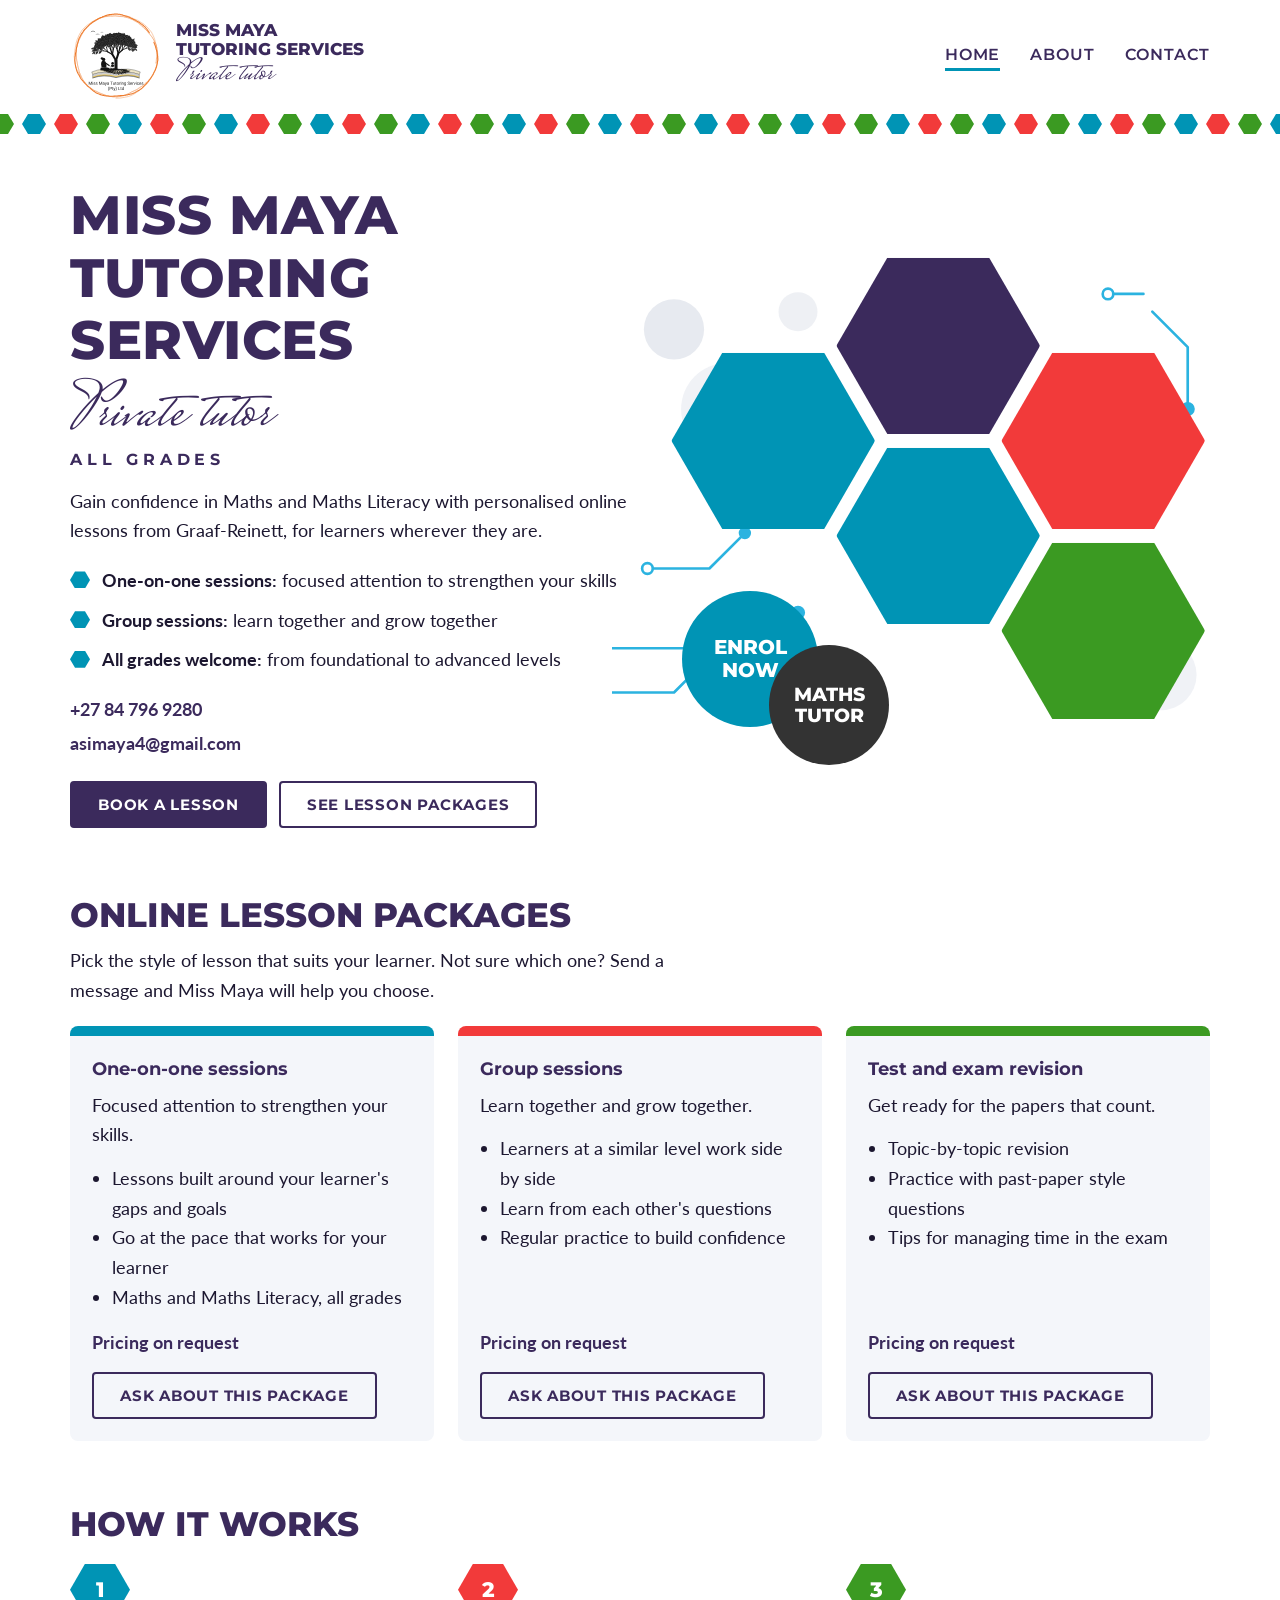
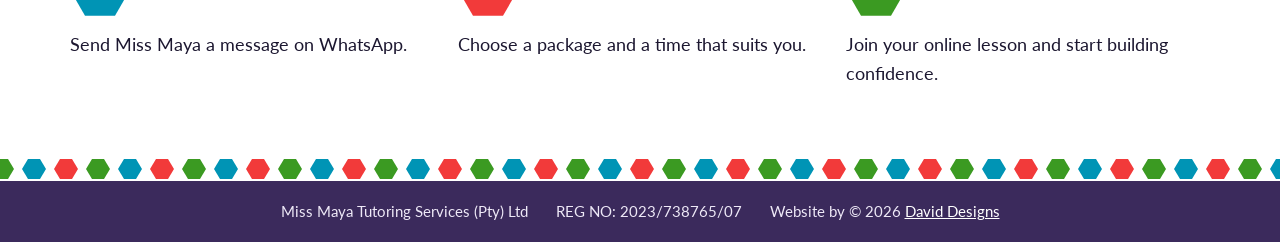
==== index.html @ 4a51b510 "initial commit" ====
<!DOCTYPE html>
<html lang="en">
<head>
	<meta charset="utf-8">
	<meta name="viewport" content="width=device-width, initial-scale=1.0">
	<title>Miss Maya Tutoring Services | Private maths tutor, all grades</title>
	<meta name="description" content="Private online Maths and Maths Literacy tutor for all grades, based in Graaf-Reinett. One-on-one and group lessons.">
	<meta name="author" content="David Designs">
	<link rel="icon" href="favicon.png" type="image/png">
	<link rel="stylesheet" href="style.css">
	<link rel="preconnect" href="https://fonts.googleapis.com">
	<link rel="preconnect" href="https://fonts.gstatic.com" crossorigin>
	<link href="https://fonts.googleapis.com/css2?family=Lato:wght@400;700&family=Montserrat:wght@600;700;800&family=Mrs+Saint+Delafield&display=swap" rel="stylesheet">
</head>
<body>
<header>
	<div class="headerInner">
		<a class="brand" href="index.html" aria-label="Miss Maya Tutoring Services, home">
			<img src="logo.svg" alt="">
			<span class="brandText">Miss Maya<br>Tutoring Services<span>Private tutor</span></span>
		</a>
		<nav class="menu" aria-label="Main">
			<a href="index.html" aria-current="page">Home</a>
			<a href="about.html">About</a>
			<a href="contact.html">Contact</a>
		</nav>
	</div>
	<div class="hexrow" aria-hidden="true"></div>
</header>
<main>
	<section class="hero">
		<div class="heroText">
			<h1>Miss Maya<br>Tutoring Services</h1>
			<p class="script">Private tutor</p>
			<p class="spaced">All grades</p>
			<p class="lead">Gain confidence in Maths and Maths Literacy with personalised online lessons from Graaf-Reinett, for learners wherever they are.</p>
			<ul class="checks">
				<li><strong>One-on-one sessions:</strong> focused attention to strengthen your skills</li>
				<li><strong>Group sessions:</strong> learn together and grow together</li>
				<li><strong>All grades welcome:</strong> from foundational to advanced levels</li>
			</ul>
			<p class="contactLines" style="margin-top:20px">
				<a href="tel:+27847969280">+27 84 796 9280</a>
				<a href="mailto:asimaya4@gmail.com">asimaya4@gmail.com</a>
			</p>
			<div class="actions">
				<a class="btn primary" href="contact.html">Book a lesson</a>
				<a class="btn" href="#packages">See lesson packages</a>
			</div>
		</div>
		<div class="hexes">
			<div class="hex h1" role="img" aria-label="Miss Maya holding her maths books"></div>
			<div class="hex h2" role="img" aria-label="Portrait of Miss Maya"></div>
			<div class="hex h3"></div>
			<div class="hex h4"></div>
			<div class="hex h5"></div>
			<a class="badge enrol" href="contact.html">Enrol<br>now</a>
			<div class="badge maths">Maths<br>tutor</div>
		</div>
	</section>

	<section class="block" id="packages">
		<h2>Online lesson packages</h2>
		<p>Pick the style of lesson that suits your learner. Not sure which one? Send a message and Miss Maya will help you choose.</p>
		<div class="cards">
			<article class="card c1">
				<h3>One-on-one sessions</h3>
				<p>Focused attention to strengthen your skills.</p>
				<ul>
					<li>Lessons built around your learner's gaps and goals</li>
					<li>Go at the pace that works for your learner</li>
					<li>Maths and Maths Literacy, all grades</li>
				</ul>
				<p class="price">Pricing on request</p>
				<a class="btn" href="contact.html?package=one-on-one">Ask about this package</a>
			</article>
			<article class="card c2">
				<h3>Group sessions</h3>
				<p>Learn together and grow together.</p>
				<ul>
					<li>Learners at a similar level work side by side</li>
					<li>Learn from each other's questions</li>
					<li>Regular practice to build confidence</li>
				</ul>
				<p class="price">Pricing on request</p>
				<a class="btn" href="contact.html?package=group">Ask about this package</a>
			</article>
			<article class="card c3">
				<h3>Test and exam revision</h3>
				<p>Get ready for the papers that count.</p>
				<ul>
					<li>Topic-by-topic revision</li>
					<li>Practice with past-paper style questions</li>
					<li>Tips for managing time in the exam</li>
				</ul>
				<p class="price">Pricing on request</p>
				<a class="btn" href="contact.html?package=revision">Ask about this package</a>
			</article>
		</div>
	</section>

	<section class="block">
		<h2>How it works</h2>
		<ol class="steps">
			<li>Send Miss Maya a message on WhatsApp.</li>
			<li>Choose a package and a time that suits you.</li>
			<li>Join your online lesson and start building confidence.</li>
		</ol>
	</section>
</main>
<footer>
	<div class="hexrow" aria-hidden="true"></div>
	<div class="footerInner">
		<span>Miss Maya Tutoring Services (Pty) Ltd</span>
		<span>REG NO: 2023/738765/07</span>
		<span>Website by © <span id="year"></span> <a href="https://www.daviddesigns.co.za" target="_blank" rel="noopener">David Designs</a></span>
	</div>
</footer>
<script src="script.js"></script>
</body>
</html>
---- style.css ----
:root {
    --purple: #3b2a5c;
    --teal: #0094b5;
    --red: #f23a3a;
    --green: #3b9a22;
    --orange: #ee7b2d;
    --sky: #2bb3e0;
    --ink: #1c1730;
    --soft: #f4f6fa;
    --hexrow: url("data:image/svg+xml,%3Csvg xmlns='http://www.w3.org/2000/svg' width='96' height='24' viewBox='0 0 96 24'%3E%3Cpath d='M6 12 12 2h12l6 10-6 10H12Z' fill='%230094b5'/%3E%3Cpath d='M38 12 44 2h12l6 10-6 10H44Z' fill='%23f23a3a'/%3E%3Cpath d='M70 12 76 2h12l6 10-6 10H76Z' fill='%233b9a22'/%3E%3C/svg%3E");
    --hex: polygon(25% 0, 75% 0, 100% 50%, 75% 100%, 25% 100%, 0 50%);
}
*, *::before, *::after { box-sizing: border-box; }

body {
    margin: 0; min-height: 100vh; display: flex; flex-direction: column;
    background: #fff; color: var(--ink);
    font-family: "Lato", sans-serif; font-size: 1.125rem; line-height: 1.65;
}
main { flex: 1; width: min(1140px, calc(100% - 32px)); margin: 0 auto; padding: 24px 0 8px; }
h1, h2, h3 { font-family: "Montserrat", sans-serif; color: var(--purple); line-height: 1.15; margin: 0 0 12px; }
h1 { font-size: clamp(2rem, 5.2vw, 3.4rem); font-weight: 800; text-transform: uppercase; letter-spacing: 0.01em; }
h2 { font-size: clamp(1.5rem, 3.4vw, 2.1rem); font-weight: 800; text-transform: uppercase; }
h3 { font-size: 1.15rem; font-weight: 700; }
p { margin: 0 0 14px; max-width: 62ch; }
a { color: var(--teal); }
:focus-visible { outline: 3px solid var(--orange); outline-offset: 3px; }
.script { font-family: "Mrs Saint Delafield", cursive; font-size: clamp(2.6rem, 7vw, 4rem); line-height: 1; color: var(--purple); margin: 4px 0 2px; }
.spaced { font: 700 1rem "Montserrat", sans-serif; letter-spacing: 0.3em; text-transform: uppercase; color: var(--purple); margin: 0 0 18px; }

/* ---------- Header ---------- */
.headerInner {
    width: min(1140px, calc(100% - 32px)); margin: 0 auto; padding: 10px 0;
    display: flex; align-items: center; justify-content: space-between; flex-wrap: wrap; gap: 8px 24px;
}
.brand { display: flex; align-items: center; gap: 14px; text-decoration: none; }
.brand img { display: block; width: 92px; height: 92px; }
.brandText { display: none; flex-direction: column; font: 800 1.05rem/1.1 "Montserrat", sans-serif; text-transform: uppercase; color: var(--purple); }
.brandText span { font: 400 1.9rem/1 "Mrs Saint Delafield", cursive; text-transform: none; margin-top: 2px; }
.menu { display: flex; gap: 8px 30px; }
.menu a {
    font: 600 1rem "Montserrat", sans-serif; color: var(--purple); text-decoration: none; text-transform: uppercase;
    letter-spacing: 0.06em; padding: 4px 0; border-bottom: 3px solid transparent; transition: border-color 0.2s;
}
.menu a:hover, .menu a[aria-current="page"] { border-bottom-color: var(--teal); }
.hexrow { height: 24px; background: var(--hexrow) repeat-x center; }

/* ---------- Buttons ---------- */
.btn {
    display: inline-block; padding: 12px 26px; border: 2px solid var(--purple); border-radius: 4px;
    font: 700 0.95rem "Montserrat", sans-serif; text-transform: uppercase; letter-spacing: 0.05em; text-decoration: none;
    cursor: pointer; background: transparent; color: var(--purple); transition: transform 0.2s;
}
.btn:hover { transform: translateY(-2px); }
.btn.primary { background: var(--purple); color: #fff; }
.actions { display: flex; flex-wrap: wrap; gap: 12px; margin-top: 22px; }

/* ---------- Hero ---------- */
.hero {
    position: relative; display: grid; grid-template-columns: 1fr; gap: 24px; align-items: center; padding: 24px 0 40px;
}
.heroText { position: relative; z-index: 2; }
.contactLines { display: grid; gap: 4px; margin: 0; font-weight: 700; }
.contactLines a { color: var(--purple); text-decoration: none; }
.contactLines a:hover { text-decoration: underline; }
.checks { list-style: none; padding: 0; margin: 20px 0 0; display: grid; gap: 10px; }
.checks li { position: relative; padding-left: 32px; }
.checks li::before { content: ""; position: absolute; left: 0; top: 0.3em; width: 20px; height: 17px; background: var(--teal); clip-path: var(--hex); }

.hexes { container-type: inline-size; position: relative; width: min(100%, 560px); aspect-ratio: 100 / 93; justify-self: center; z-index: 1; }
.hexes::before { content: ""; position: absolute; inset: -4% -4% -4% -10%; background: url(deco.svg) no-repeat center / contain; z-index: 0; }
.hex { position: absolute; z-index: 1; width: 39.4cqw; aspect-ratio: 1.1547; clip-path: var(--hex); background-size: cover; background-position: center; transform: scale(0.95); }
.h1 { left: 0; top: 17.4cqw; background-image: url(image/maya-books.png); background-position: 50% 15%; background-color: var(--teal); }
.h2 { left: 30.3cqw; top: 0; background-image: url(image/maya-portrait.png); background-position: 50% 5%; background-color: var(--purple); }
.h3 { left: 30.3cqw; top: 34.9cqw; background: var(--teal); }
.h4 { left: 60.6cqw; top: 17.4cqw; background: var(--red); }
.h5 { left: 60.6cqw; top: 52.3cqw; background: var(--green); }
.badge {
    position: absolute; border-radius: 50%; display: grid; place-items: center; text-align: center; text-decoration: none; color: #fff;
    font: 800 3.6cqw/1.15 "Montserrat", sans-serif; text-transform: uppercase; z-index: 3;
}
.badge.enrol { left: 3cqw; top: 62cqw; width: 25cqw; height: 25cqw; background: var(--teal); transition: transform 0.2s; }
.badge.enrol:hover { transform: scale(1.06); }
.badge.maths { left: 19cqw; top: 72cqw; width: 22cqw; height: 22cqw; background: #333; z-index: 4; font-size: 3.4cqw; }

/* ---------- Packages / steps ---------- */
section.block { padding: 28px 0 36px; }
.cards { display: grid; grid-template-columns: repeat(auto-fit, minmax(260px, 1fr)); gap: 24px; margin-top: 20px; }
.card { background: var(--soft); border-radius: 8px; border-top: 10px solid var(--teal); padding: 22px; display: flex; flex-direction: column; }
.card.c2 { border-top-color: var(--red); }
.card.c3 { border-top-color: var(--green); }
.card ul { padding-left: 20px; margin: 0 0 16px; }
.price { margin-top: auto; font-weight: 700; color: var(--purple); }
.card .btn { align-self: flex-start; }

.steps { list-style: none; counter-reset: step; padding: 0; margin: 20px 0 0; display: grid; grid-template-columns: repeat(auto-fit, minmax(240px, 1fr)); gap: 24px; }
.steps li { counter-increment: step; position: relative; padding-top: 66px; }
.steps li::before {
    content: counter(step); position: absolute; top: 0; left: 0; width: 60px; height: 52px; clip-path: var(--hex);
    display: grid; place-items: center; background: var(--teal); color: #fff; font: 800 1.3rem "Montserrat", sans-serif;
}
.steps li:nth-child(2)::before { background: var(--red); }
.steps li:nth-child(3)::before { background: var(--green); }

/* ---------- About & contact ---------- */
.twoCol { display: grid; grid-template-columns: 1fr; gap: 32px; align-items: start; }
.sideHex { width: min(100%, 340px); aspect-ratio: 1.1547; clip-path: var(--hex); background: var(--purple) url(image/maya-portrait.png) 50% 30% / cover; margin: 0 auto 24px; }
.aside { background: var(--soft); border-radius: 8px; padding: 22px; border-left: 8px solid var(--teal); }
.aside dl { margin: 0; display: grid; gap: 12px; }
.aside dt { font: 700 0.95rem "Montserrat", sans-serif; text-transform: uppercase; color: var(--purple); }
.aside dd { margin: 0; }
form { display: flex; flex-direction: column; gap: 16px; }
label { display: flex; flex-direction: column; gap: 4px; font-weight: 700; }
input, select, textarea { padding: 11px 12px; border: 2px solid var(--purple); border-radius: 4px; background: #fff; font: 400 1rem "Lato", sans-serif; color: var(--ink); }
form .btn { align-self: flex-start; }
.formStatus { min-height: 1.6em; margin: 0; }

/* ---------- Footer ---------- */
footer { margin-top: 24px; }
.footerInner { background: var(--purple); color: #eee9f7; padding: 18px 16px; display: flex; flex-wrap: wrap; justify-content: center; gap: 6px 28px; text-align: center; font-size: 0.95rem; }
.footerInner a { color: #fff; }

@media (min-width: 720px) { .brandText { display: flex; } }
@media (min-width: 900px) {
    .hero { grid-template-columns: 1.05fr 1fr; }
    .twoCol { grid-template-columns: 1.4fr 1fr; }
}
@media (max-width: 560px) { .headerInner { justify-content: center; } .brand img { width: 76px; height: 76px; } }
@media (prefers-reduced-motion: reduce) { * { transition: none !important; } }
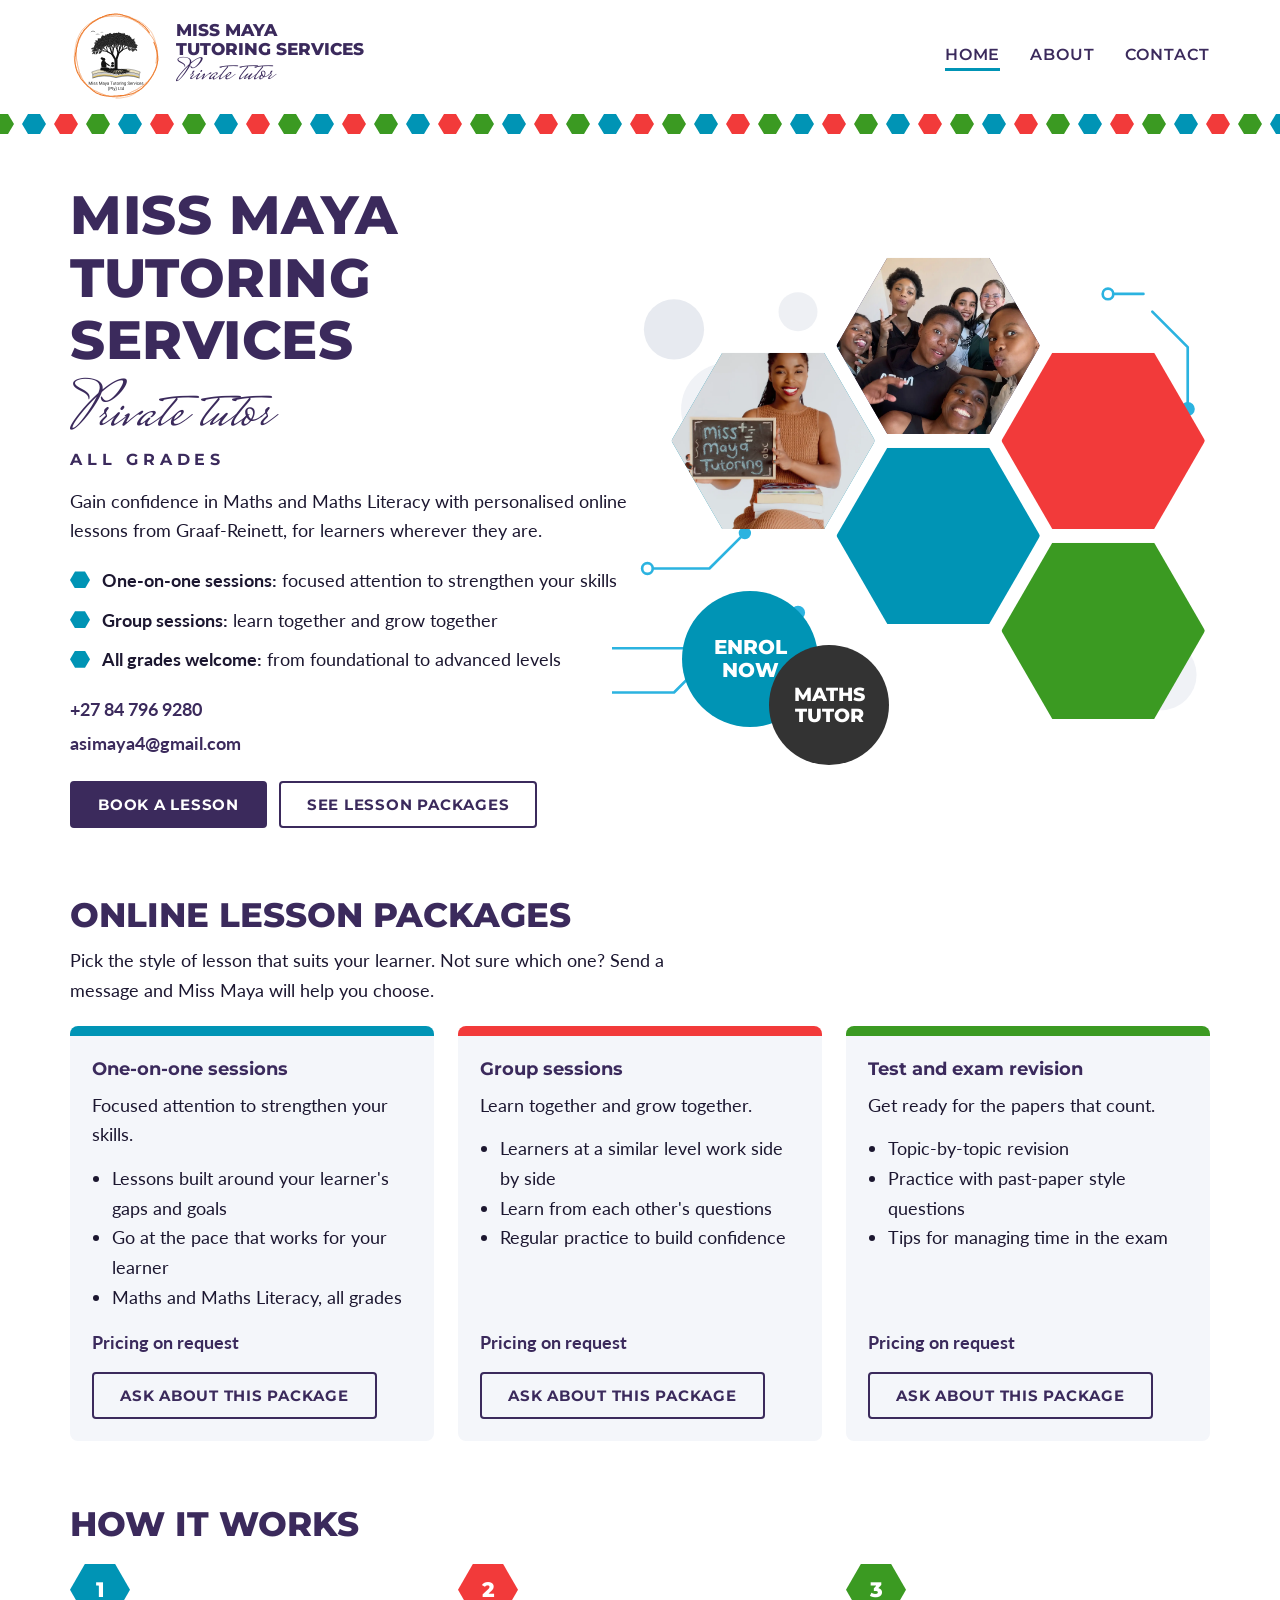
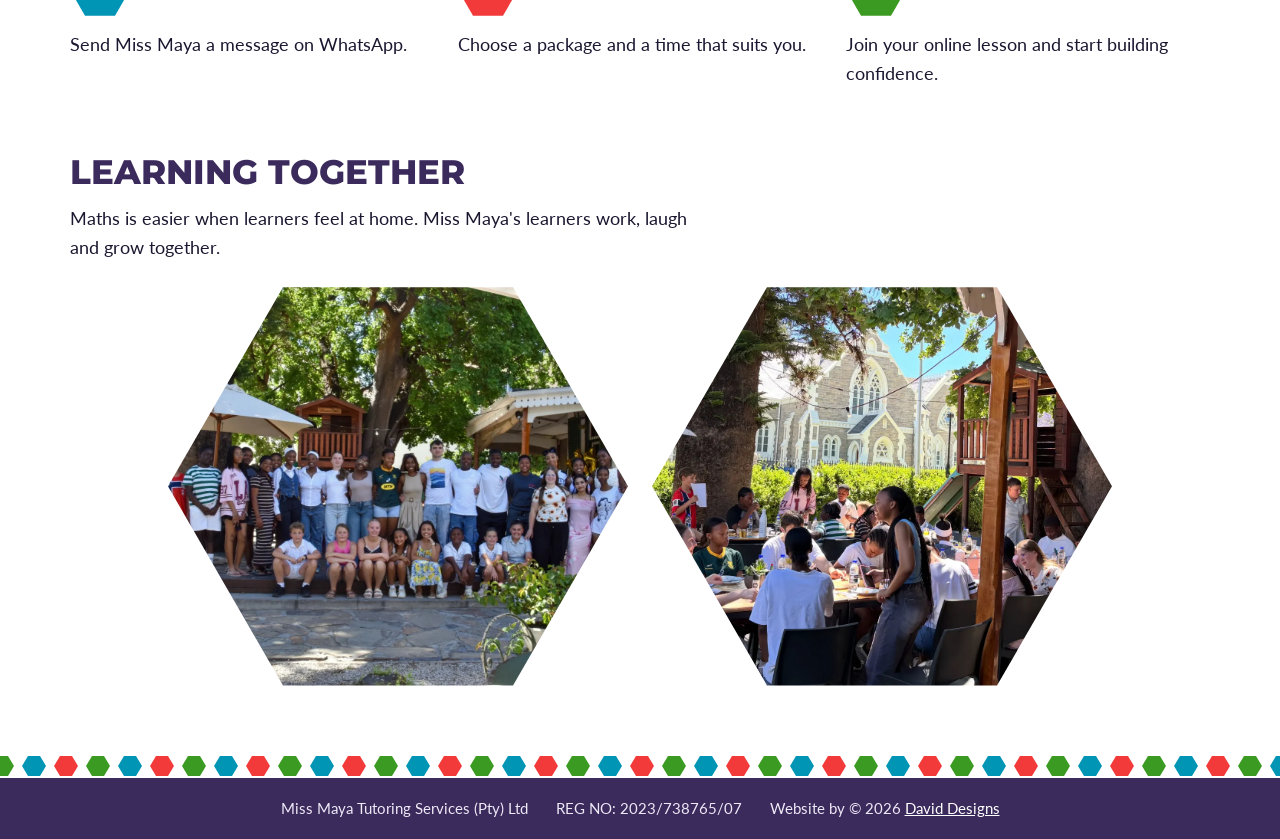
==== commit 33e7a3ac: "Update take two" ====
--- a/index.html
+++ b/index.html
@@ -49,8 +49,8 @@
 			</div>
 		</div>
 		<div class="hexes">
-			<div class="hex h1" role="img" aria-label="Miss Maya holding her maths books"></div>
-			<div class="hex h2" role="img" aria-label="Portrait of Miss Maya"></div>
+			<img class="hex h1" src="image/maya-board.webp" alt="Miss Maya holding a chalkboard that reads Miss Maya Tutoring" width="1080" height="1350">
+			<img class="hex h2" src="image/learners-selfie.webp" alt="Three learners in school uniform smiling at their desks, with maths books and calculators" width="1600" height="900">
 			<div class="hex h3"></div>
 			<div class="hex h4"></div>
 			<div class="hex h5"></div>
@@ -107,6 +107,14 @@
 			<li>Join your online lesson and start building confidence.</li>
 		</ol>
 	</section>
+	<section class="block">
+		<h2>Learning together</h2>
+		<p>Maths is easier when learners feel at home. Miss Maya's learners work, laugh and grow together.</p>
+		<div class="photoRow">
+			<img class="hexPhoto pos-selfie" src="image/maya8.webp" alt="A group of smiling learners taking a selfie together" width="1400" height="1400" loading="lazy">
+			<img class="hexPhoto pos-lunch" src="image/learners-lunch.webp" alt="Learners sharing a meal at tables under the trees" width="1200" height="1584" loading="lazy">
+		</div>
+	</section>
 </main>
 <footer>
 	<div class="hexrow" aria-hidden="true"></div>
--- a/style.css
+++ b/style.css
@@ -69,9 +69,9 @@
 
 .hexes { container-type: inline-size; position: relative; width: min(100%, 560px); aspect-ratio: 100 / 93; justify-self: center; z-index: 1; }
 .hexes::before { content: ""; position: absolute; inset: -4% -4% -4% -10%; background: url(deco.svg) no-repeat center / contain; z-index: 0; }
-.hex { position: absolute; z-index: 1; width: 39.4cqw; aspect-ratio: 1.1547; clip-path: var(--hex); background-size: cover; background-position: center; transform: scale(0.95); }
-.h1 { left: 0; top: 17.4cqw; background-image: url(image/maya-books.png); background-position: 50% 15%; background-color: var(--teal); }
-.h2 { left: 30.3cqw; top: 0; background-image: url(image/maya-portrait.png); background-position: 50% 5%; background-color: var(--purple); }
+.hex { position: absolute; z-index: 1; display: block; width: 39.4cqw; height: auto; aspect-ratio: 1.1547; object-fit: cover; clip-path: var(--hex); transform: scale(0.95); }
+.h1 { left: 0; top: 17.4cqw; object-position: 50% 14%; background: var(--teal); }
+.h2 { left: 30.3cqw; top: 0; object-position: 50% 40%; background: var(--purple); }
 .h3 { left: 30.3cqw; top: 34.9cqw; background: var(--teal); }
 .h4 { left: 60.6cqw; top: 17.4cqw; background: var(--red); }
 .h5 { left: 60.6cqw; top: 52.3cqw; background: var(--green); }
@@ -102,9 +102,17 @@
 .steps li:nth-child(2)::before { background: var(--red); }
 .steps li:nth-child(3)::before { background: var(--green); }
 
+/* ---------- Photo row ---------- */
+.photoRow { display: flex; flex-wrap: wrap; justify-content: center; gap: 24px; margin-top: 24px; }
+.hexPhoto { display: block; width: min(100%, 460px); height: auto; aspect-ratio: 1.1547; object-fit: cover; clip-path: var(--hex); }
+.pos-selfie { object-position: 50% 40%; }
+.pos-lunch { object-position: 50% 82%; }
+
 /* ---------- About & contact ---------- */
 .twoCol { display: grid; grid-template-columns: 1fr; gap: 32px; align-items: start; }
-.sideHex { width: min(100%, 340px); aspect-ratio: 1.1547; clip-path: var(--hex); background: var(--purple) url(image/maya-portrait.png) 50% 30% / cover; margin: 0 auto 24px; }
+.sideHex { display: block; width: min(100%, 340px); height: auto; aspect-ratio: 1.1547; object-fit: cover; clip-path: var(--hex); margin: 0 auto 24px; }
+.pos-board { object-position: 50% 18%; }
+.pos-blazer { object-position: 50% 25%; }
 .aside { background: var(--soft); border-radius: 8px; padding: 22px; border-left: 8px solid var(--teal); }
 .aside dl { margin: 0; display: grid; gap: 12px; }
 .aside dt { font: 700 0.95rem "Montserrat", sans-serif; text-transform: uppercase; color: var(--purple); }
